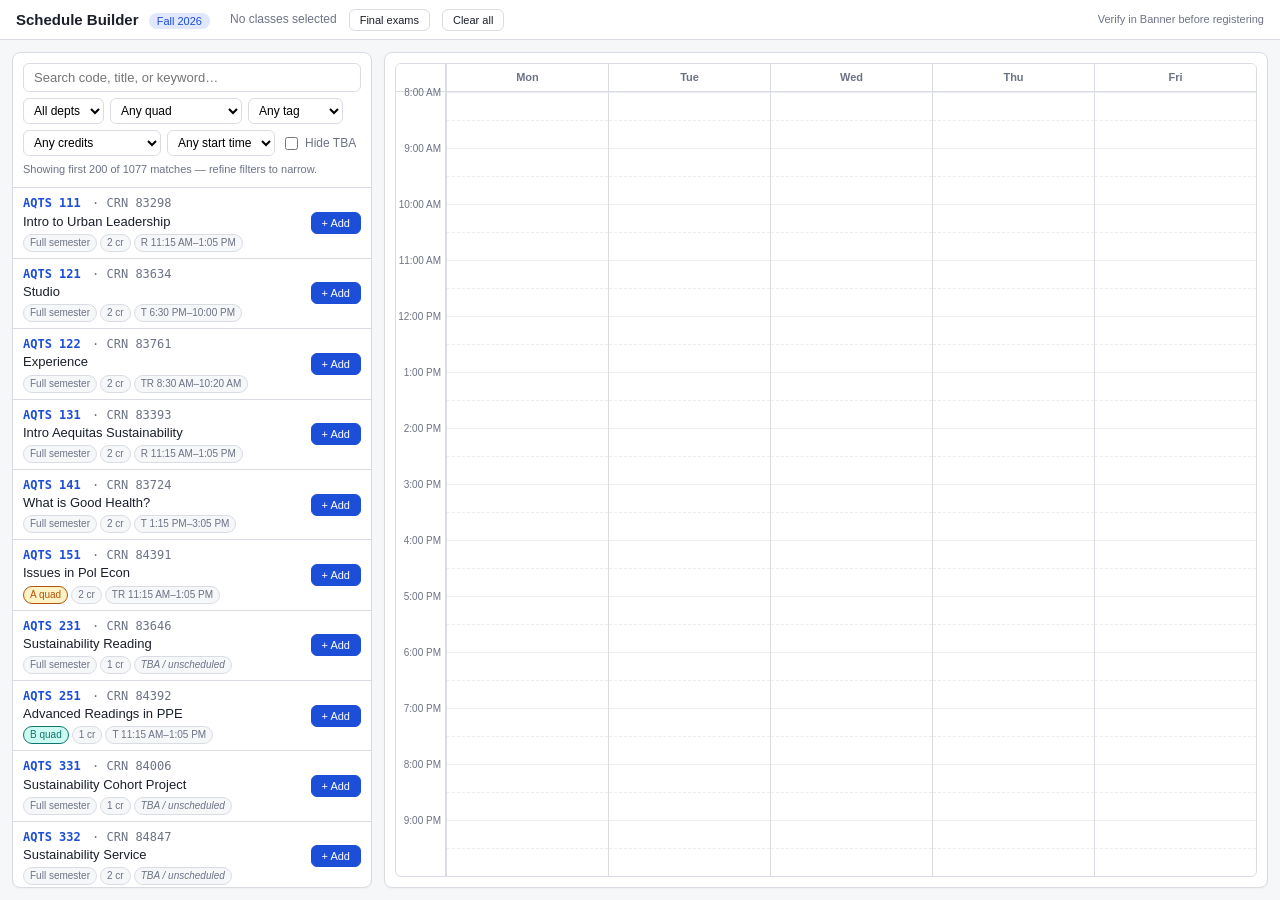
==== index.html @ 80f0585a "Initial commit: Wheaton Schedule Builder" ====
<!DOCTYPE html>
<html lang="en">
<head>
  <meta charset="UTF-8">
  <meta name="viewport" content="width=device-width, initial-scale=1.0">
  <title>Wheaton Schedule Builder · Fall 2026</title>
  <link rel="stylesheet" href="styles.css">
</head>
<body>
  <header class="topbar">
    <h1>Schedule Builder <span class="term">Fall 2026</span></h1>
    <span id="schedule-summary" class="schedule-summary"></span>
    <button id="view-toggle" class="clear-btn" type="button">Final exams</button>
    <button id="clear-btn" class="clear-btn" type="button">Clear all</button>
    <span class="disclaimer">Verify in Banner before registering</span>
  </header>

  <div class="app">
    <aside class="sidebar">
      <div class="search-block">
        <input id="query" type="search" placeholder="Search code, title, or keyword…" autocomplete="off">
        <div class="filters">
          <select id="dept-filter" title="Department">
            <option value="ALL">All depts</option>
          </select>
          <select id="quad-filter" title="Quad / term length">
            <option value="ALL">Any quad</option>
            <option value="A">A quad only</option>
            <option value="B">B quad only</option>
            <option value="FULL">Full semester only</option>
          </select>
          <select id="tag-filter" title="Attribute / tag (e.g. SHAR, AAQR)">
            <option value="ALL">Any tag</option>
          </select>
          <select id="credits-filter" title="Credits">
            <option value="ALL">Any credits</option>
          </select>
          <select id="start-filter" title="Starts at">
            <option value="">Any start time</option>
          </select>
          <label class="checkbox" title="Hide unscheduled / TBA classes">
            <input id="hide-tba" type="checkbox">
            Hide TBA
          </label>
        </div>
        <div id="result-count" class="result-count"></div>
      </div>
      <ul id="results" class="results"></ul>
    </aside>

    <main class="main">
      <div id="conflict-banner" class="conflict-banner hidden" aria-live="polite"></div>
      <div id="finals-legend" class="finals-legend hidden"></div>
      <div class="calendar-wrap">
        <div id="calendar" class="calendar"></div>
      </div>
      <div id="unscheduled-tray" class="unscheduled-tray hidden">
        <h3>Unscheduled (TBA)</h3>
        <ul id="unscheduled-list"></ul>
      </div>
    </main>
  </div>

  <script type="module" src="app.js"></script>
</body>
</html>
---- styles.css ----
:root {
  --bg: #f6f7f9;
  --panel: #ffffff;
  --border: #d9dde3;
  --text: #1a1f2b;
  --muted: #6c7385;
  --accent: #1d4ed8;
  --accent-soft: #e0e7ff;
  --conflict: #dc2626;
  --conflict-soft: #fee2e2;
  --hour-line: #ebedf1;
  --shadow: 0 1px 2px rgba(0, 0, 0, 0.04);
  --topbar-h: 40px;
  /* quad accents */
  --quad-a: #b45309;        /* amber-700 */
  --quad-a-soft: #fef3c7;   /* amber-100 */
  --quad-b: #0f766e;        /* teal-700 */
  --quad-b-soft: #ccfbf1;   /* teal-100 */
}

* { box-sizing: border-box; }

html, body {
  margin: 0;
  height: 100%;
  font: 13px/1.4 -apple-system, BlinkMacSystemFont, "Segoe UI", Roboto, sans-serif;
  color: var(--text);
  background: var(--bg);
}

.topbar {
  display: flex;
  align-items: center;
  gap: 12px;
  height: var(--topbar-h);
  padding: 0 16px;
  background: var(--panel);
  border-bottom: 1px solid var(--border);
}
.topbar h1 {
  margin: 0;
  font-size: 15px;
  font-weight: 600;
}
.term {
  margin-left: 6px;
  padding: 2px 8px;
  background: var(--accent-soft);
  color: var(--accent);
  border-radius: 999px;
  font-size: 11px;
  font-weight: 500;
}
.schedule-summary {
  color: var(--muted);
  font-size: 12px;
  margin-left: 8px;
}
.disclaimer {
  margin-left: auto;
  color: var(--muted);
  font-size: 11px;
}

/* --- App layout: sidebar + main calendar -------------------------------- */
.app {
  display: grid;
  grid-template-columns: 360px 1fr;
  gap: 12px;
  padding: 12px;
  height: calc(100vh - var(--topbar-h));
  min-height: 0;
}

.sidebar,
.main {
  display: flex;
  flex-direction: column;
  min-height: 0;
}

.sidebar {
  background: var(--panel);
  border: 1px solid var(--border);
  border-radius: 8px;
  box-shadow: var(--shadow);
  overflow: hidden;
}

.search-block {
  padding: 10px;
  border-bottom: 1px solid var(--border);
  display: flex;
  flex-direction: column;
  gap: 6px;
}

#query {
  width: 100%;
  padding: 6px 10px;
  border: 1px solid var(--border);
  border-radius: 6px;
  font-size: 13px;
}
#query:focus {
  outline: 2px solid var(--accent);
  outline-offset: -1px;
}

.filters {
  display: flex;
  flex-wrap: wrap;
  gap: 6px;
  align-items: center;
}
.filters select {
  padding: 4px 6px;
  border: 1px solid var(--border);
  border-radius: 6px;
  background: white;
  font-size: 12px;
  min-width: 0;
}
.filters .checkbox {
  display: inline-flex;
  align-items: center;
  gap: 4px;
  font-size: 12px;
  color: var(--muted);
  white-space: nowrap;
}
.result-count {
  font-size: 11px;
  color: var(--muted);
}

.results {
  list-style: none;
  margin: 0;
  padding: 0;
  overflow-y: auto;
  flex: 1;
  min-height: 0;
}
.result-row {
  display: grid;
  grid-template-columns: 1fr auto;
  gap: 6px;
  align-items: center;
  padding: 6px 10px;
  border-bottom: 1px solid var(--border);
}
.result-row:last-child { border-bottom: none; }
.result-meta { min-width: 0; }
.result-code {
  font-family: ui-monospace, "SF Mono", Menlo, monospace;
  font-weight: 600;
  font-size: 12px;
  color: var(--accent);
}
.result-code .section {
  color: var(--muted);
  font-weight: 400;
  margin-left: 4px;
}
.result-title {
  font-size: 13px;
  white-space: nowrap;
  overflow: hidden;
  text-overflow: ellipsis;
}
.result-when {
  font-size: 11px;
  color: var(--muted);
  margin-top: 2px;
}
.result-when .pill {
  display: inline-block;
  padding: 1px 6px;
  background: var(--bg);
  border: 1px solid var(--border);
  border-radius: 999px;
  font-size: 10px;
  margin-right: 3px;
  margin-top: 1px;
}
.result-when .pill.tba {
  color: var(--muted);
  font-style: italic;
}
.pill.quad-a {
  background: var(--quad-a-soft);
  border-color: var(--quad-a);
  color: var(--quad-a);
}
.pill.quad-b {
  background: var(--quad-b-soft);
  border-color: var(--quad-b);
  color: var(--quad-b);
}
.pill.quad-full {
  /* neutral default */
}
.pill.tag {
  background: var(--accent-soft);
  border-color: var(--accent);
  color: var(--accent);
  font-weight: 600;
}

.add-btn,
.clear-btn {
  padding: 4px 10px;
  border: 1px solid var(--accent);
  background: var(--accent);
  color: white;
  border-radius: 6px;
  font-size: 11px;
  font-weight: 500;
  cursor: pointer;
}
.add-btn:hover,
.clear-btn:hover { filter: brightness(1.1); }
.add-btn[disabled] {
  background: var(--bg);
  border-color: var(--border);
  color: var(--muted);
  cursor: not-allowed;
}
.clear-btn {
  background: white;
  color: var(--text);
  border-color: var(--border);
}

/* --- Main / calendar -------------------------------------------------- */

.main {
  background: var(--panel);
  border: 1px solid var(--border);
  border-radius: 8px;
  box-shadow: var(--shadow);
  padding: 10px;
  gap: 8px;
}

.conflict-banner {
  background: var(--conflict-soft);
  border: 1px solid var(--conflict);
  color: var(--conflict);
  padding: 6px 10px;
  border-radius: 6px;
  font-size: 12px;
  font-weight: 500;
  flex-shrink: 0;
}
.conflict-banner.hidden { display: none; }

.finals-legend {
  display: flex;
  flex-direction: column;
  gap: 4px;
  padding: 6px 10px;
  background: var(--bg);
  border: 1px solid var(--border);
  border-radius: 6px;
  font-size: 11px;
  color: var(--muted);
  flex-shrink: 0;
}
.finals-legend.hidden { display: none; }
.finals-legend .leg-row {
  display: flex;
  flex-wrap: wrap;
  align-items: center;
  gap: 4px;
}
.finals-legend .leg-label {
  font-weight: 700;
  letter-spacing: 0.04em;
  color: var(--text);
  min-width: 32px;
}
.finals-legend .leg-pill {
  background: var(--panel);
  border: 1px solid var(--border);
  border-radius: 999px;
  padding: 1px 8px;
  font-size: 10px;
  white-space: nowrap;
}
.finals-legend .leg-pill b {
  font-family: ui-monospace, "SF Mono", Menlo, monospace;
  color: var(--accent);
  margin-right: 4px;
}
.conflict-banner ul {
  margin: 2px 0 0 0;
  padding-left: 18px;
  font-weight: 400;
}

.calendar-wrap {
  flex: 1;
  min-height: 0;
  border: 1px solid var(--border);
  border-radius: 6px;
  overflow: hidden;
  display: flex;
  flex-direction: column;
}

/* Calendar uses percent-based positioning so it fits available height. */
.calendar {
  flex: 1;
  display: grid;
  grid-template-columns: 50px repeat(5, 1fr);
  grid-template-rows: 28px 1fr;
  min-height: 0;
}
.cal-corner,
.cal-day-head {
  background: var(--panel);
  border-bottom: 1px solid var(--border);
  font-size: 11px;
  font-weight: 600;
  color: var(--muted);
  text-align: center;
  display: flex;
  align-items: center;
  justify-content: center;
}
.cal-corner { border-right: 1px solid var(--border); }
.cal-day-head { border-left: 1px solid var(--border); }

.cal-time-col,
.cal-day-col {
  position: relative;
  min-height: 0;
}
.cal-time-col { border-right: 1px solid var(--border); }
.cal-day-col { border-left: 1px solid var(--border); }

.cal-hour-label {
  position: absolute;
  right: 4px;
  font-size: 10px;
  color: var(--muted);
  transform: translateY(-6px);
  white-space: nowrap;
}
.cal-hour-line {
  position: absolute;
  left: 0;
  right: 0;
  border-top: 1px solid var(--hour-line);
}
.cal-half-line {
  position: absolute;
  left: 0;
  right: 0;
  border-top: 1px dashed var(--hour-line);
}

.cal-block {
  position: absolute;
  background: var(--accent-soft);
  border: 1px solid var(--accent);
  border-left-width: 3px;
  border-radius: 3px;
  padding: 2px 4px;
  font-size: 10px;
  line-height: 1.2;
  overflow: hidden;
  cursor: pointer;
  color: #1e3a8a;
}
.cal-block:hover { filter: brightness(0.96); }
.cal-block .b-code {
  font-weight: 600;
  font-size: 10px;
  white-space: nowrap;
  overflow: hidden;
  text-overflow: ellipsis;
  display: block;
}
.cal-block .b-title {
  display: block;
  white-space: nowrap;
  overflow: hidden;
  text-overflow: ellipsis;
  font-size: 10px;
}
.cal-block .b-time {
  display: block;
  font-size: 9px;
  opacity: 0.8;
}
.cal-block.quad-a {
  background: var(--quad-a-soft);
  border-color: var(--quad-a);
  border-left-color: var(--quad-a);
  color: #78350f;
}
.cal-block.quad-b {
  background: var(--quad-b-soft);
  border-color: var(--quad-b);
  border-left-color: var(--quad-b);
  color: #134e4a;
}
.cal-block .b-quad {
  display: inline-block;
  padding: 0 4px;
  margin-right: 4px;
  background: rgba(255, 255, 255, 0.7);
  border: 1px solid currentColor;
  border-radius: 3px;
  font-size: 9px;
  font-weight: 700;
  vertical-align: 1px;
}
.cal-block.conflict {
  border-color: var(--conflict);
  border-left-color: var(--conflict);
  background: var(--conflict-soft);
  color: #7f1d1d;
}

.unscheduled-tray {
  flex-shrink: 0;
  padding: 6px 10px;
  background: var(--bg);
  border: 1px dashed var(--border);
  border-radius: 6px;
  max-height: 80px;
  overflow-y: auto;
}
.unscheduled-tray.hidden { display: none; }
.unscheduled-tray h3 {
  margin: 0 0 4px;
  font-size: 11px;
  font-weight: 600;
  text-transform: uppercase;
  letter-spacing: 0.04em;
  color: var(--muted);
}
.unscheduled-tray ul {
  display: flex;
  flex-wrap: wrap;
  gap: 4px;
  list-style: none;
  margin: 0;
  padding: 0;
}
.unscheduled-tray li {
  background: var(--panel);
  border: 1px solid var(--border);
  border-radius: 999px;
  padding: 2px 8px;
  font-size: 11px;
  cursor: pointer;
}
.unscheduled-tray li:hover {
  background: var(--conflict-soft);
  border-color: var(--conflict);
  color: var(--conflict);
}
.unscheduled-tray li.tray-group-label {
  width: 100%;
  background: transparent;
  border: none;
  padding: 4px 0 0;
  font-size: 10px;
  font-weight: 600;
  text-transform: uppercase;
  letter-spacing: 0.04em;
  color: var(--muted);
  cursor: default;
}
.unscheduled-tray li.tray-group-label:hover {
  background: transparent;
  border: none;
  color: var(--muted);
}
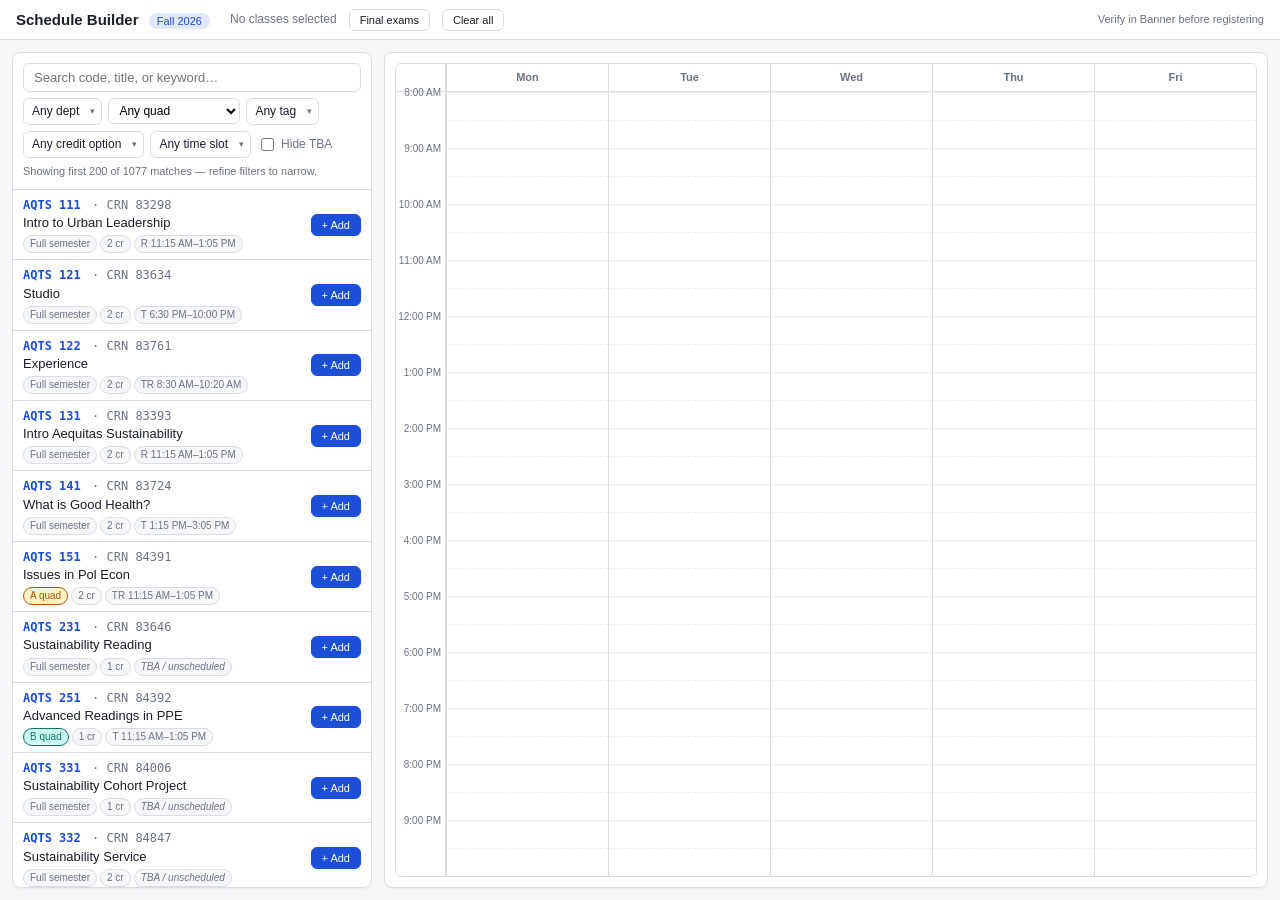
==== commit efcc5352: "Multi-select filters; bucketed time slots and credits; cache-bust app.js - Tag, dept, time-slot, and" ====
--- a/index.html
+++ b/index.html
@@ -20,24 +20,16 @@
       <div class="search-block">
         <input id="query" type="search" placeholder="Search code, title, or keyword…" autocomplete="off">
         <div class="filters">
-          <select id="dept-filter" title="Department">
-            <option value="ALL">All depts</option>
-          </select>
+          <div id="dept-filter" class="multi-filter-wrap" title="Department"></div>
           <select id="quad-filter" title="Quad / term length">
             <option value="ALL">Any quad</option>
             <option value="A">A quad only</option>
             <option value="B">B quad only</option>
             <option value="FULL">Full semester only</option>
           </select>
-          <select id="tag-filter" title="Attribute / tag (e.g. SHAR, AAQR)">
-            <option value="ALL">Any tag</option>
-          </select>
-          <select id="credits-filter" title="Credits">
-            <option value="ALL">Any credits</option>
-          </select>
-          <select id="start-filter" title="Starts at">
-            <option value="">Any start time</option>
-          </select>
+          <div id="tag-filter" class="multi-filter-wrap" title="Attribute / tag (e.g. SHAR, AAQR)"></div>
+          <div id="credits-filter" class="multi-filter-wrap" title="Credits"></div>
+          <div id="start-filter" class="multi-filter-wrap" title="Standard time slot"></div>
           <label class="checkbox" title="Hide unscheduled / TBA classes">
             <input id="hide-tba" type="checkbox">
             Hide TBA
@@ -61,6 +53,9 @@
     </main>
   </div>
 
-  <script type="module" src="app.js"></script>
+  <script type="module">
+    // Cache-bust the app module so refreshes always pick up new code.
+    import(`./app.js?v=${Date.now()}`);
+  </script>
 </body>
 </html>
--- a/styles.css
+++ b/styles.css
@@ -84,7 +84,6 @@
   border: 1px solid var(--border);
   border-radius: 8px;
   box-shadow: var(--shadow);
-  overflow: hidden;
 }
 
 .search-block {
@@ -120,6 +119,92 @@
   background: white;
   font-size: 12px;
   min-width: 0;
+}
+
+/* Multi-select dropdown — used for tag and start-time filters. */
+.multi-filter-wrap { position: relative; }
+.multi-filter { position: relative; }
+.multi-filter-btn {
+  list-style: none;
+  cursor: pointer;
+  padding: 4px 22px 4px 8px;
+  border: 1px solid var(--border);
+  border-radius: 6px;
+  background: white;
+  font-size: 12px;
+  user-select: none;
+  white-space: nowrap;
+  position: relative;
+  display: inline-block;
+}
+.multi-filter-btn::-webkit-details-marker { display: none; }
+.multi-filter-btn::after {
+  content: "▾";
+  position: absolute;
+  right: 6px;
+  top: 50%;
+  transform: translateY(-50%);
+  font-size: 9px;
+  color: var(--muted);
+}
+.multi-filter[open] .multi-filter-btn {
+  border-color: var(--accent);
+  outline: 2px solid var(--accent-soft);
+  outline-offset: -1px;
+}
+.multi-filter-menu {
+  position: absolute;
+  top: calc(100% + 4px);
+  left: 0;
+  z-index: 20;
+  min-width: 200px;
+  max-height: 280px;
+  overflow-y: auto;
+  background: white;
+  border: 1px solid var(--border);
+  border-radius: 6px;
+  box-shadow: 0 6px 16px rgba(0, 0, 0, 0.1);
+  padding: 4px;
+}
+.multi-filter-menu .mf-header {
+  display: flex;
+  align-items: center;
+  justify-content: space-between;
+  padding: 4px 6px;
+  font-size: 10px;
+  text-transform: uppercase;
+  letter-spacing: 0.04em;
+  color: var(--muted);
+  border-bottom: 1px solid var(--border);
+  margin-bottom: 2px;
+}
+.multi-filter-menu .mf-clear {
+  background: none;
+  border: none;
+  color: var(--accent);
+  font-size: 11px;
+  cursor: pointer;
+  padding: 0;
+  text-transform: none;
+  letter-spacing: 0;
+}
+.multi-filter-menu .mf-clear:hover { text-decoration: underline; }
+.multi-filter-menu .mf-opt {
+  display: flex;
+  align-items: center;
+  gap: 6px;
+  padding: 4px 6px;
+  font-size: 12px;
+  cursor: pointer;
+  border-radius: 4px;
+}
+.multi-filter-menu .mf-opt:hover { background: var(--bg); }
+.multi-filter-menu .mf-opt input { margin: 0; }
+.multi-filter-menu .mf-name { flex: 1; font-variant-numeric: tabular-nums; }
+.multi-filter-menu .mf-count {
+  color: var(--muted);
+  font-size: 10px;
+  font-variant-numeric: tabular-nums;
 }
 .filters .checkbox {
   display: inline-flex;
@@ -248,13 +333,58 @@
   background: var(--conflict-soft);
   border: 1px solid var(--conflict);
   color: var(--conflict);
-  padding: 6px 10px;
   border-radius: 6px;
   font-size: 12px;
   font-weight: 500;
   flex-shrink: 0;
+  overflow: hidden;
 }
 .conflict-banner.hidden { display: none; }
+.conflict-banner details summary {
+  list-style: none;
+  cursor: pointer;
+  padding: 6px 10px;
+  user-select: none;
+  display: flex;
+  align-items: center;
+  gap: 8px;
+}
+.conflict-banner details summary::-webkit-details-marker { display: none; }
+.conflict-banner details summary::after {
+  content: "▸";
+  margin-left: auto;
+  font-size: 10px;
+  transition: transform 0.15s;
+}
+.conflict-banner details[open] summary::after { transform: rotate(90deg); }
+.conflict-banner .cf-hint {
+  font-weight: 400;
+  font-size: 11px;
+  opacity: 0.7;
+}
+.conflict-banner ul {
+  margin: 0;
+  padding: 4px 10px 8px 26px;
+  font-weight: 400;
+  list-style: disc;
+  max-height: 30vh;
+  overflow-y: auto;
+}
+.conflict-banner li { margin-bottom: 3px; }
+.conflict-banner .cf-day {
+  display: inline-block;
+  font-weight: 600;
+  text-transform: uppercase;
+  font-size: 10px;
+  letter-spacing: 0.04em;
+  margin-right: 6px;
+  white-space: nowrap;
+}
+.conflict-banner .cf-time {
+  font-variant-numeric: tabular-nums;
+  opacity: 0.75;
+  font-size: 11px;
+}
 
 .finals-legend {
   display: flex;
@@ -327,11 +457,18 @@
   color: var(--muted);
   text-align: center;
   display: flex;
+  flex-direction: column;
   align-items: center;
   justify-content: center;
+  line-height: 1.1;
 }
 .cal-corner { border-right: 1px solid var(--border); }
 .cal-day-head { border-left: 1px solid var(--border); }
+.cal-day-head .cdh-secondary {
+  font-weight: 400;
+  font-size: 10px;
+  opacity: 0.7;
+}
 
 .cal-time-col,
 .cal-day-col {
@@ -482,3 +619,55 @@
   border: none;
   color: var(--muted);
 }
+
+/* --- Responsive: phones / tablets ------------------------------------- */
+
+@media (max-width: 720px) {
+  .topbar {
+    flex-wrap: wrap;
+    height: auto;
+    min-height: var(--topbar-h);
+    padding: 6px 10px;
+    gap: 8px;
+  }
+  .topbar h1 { font-size: 14px; }
+  .schedule-summary { font-size: 11px; }
+  .disclaimer { display: none; }
+
+  .app {
+    grid-template-columns: 1fr;
+    grid-template-rows: auto 1fr;
+    gap: 8px;
+    padding: 8px;
+    height: auto;
+    min-height: calc(100vh - var(--topbar-h));
+  }
+  .sidebar {
+    max-height: 50vh;
+  }
+  .main {
+    min-height: 60vh;
+  }
+  .filters { gap: 4px; }
+  .filters select {
+    flex: 1 1 calc(50% - 4px);
+    min-width: 0;
+  }
+  /* Tighter time gutter on small screens. The .finals class is toggled in
+     renderCalendar() so we can target the right column count. */
+  .calendar.finals { grid-template-columns: 36px repeat(4, 1fr) !important; }
+  .calendar:not(.finals) { grid-template-columns: 36px repeat(5, 1fr) !important; }
+}
+
+@media (max-width: 480px) {
+  .cal-day-head { font-size: 10px; }
+  .cal-day-head .cdh-secondary { display: none; }
+  .cal-block {
+    font-size: 9px;
+    padding: 1px 3px;
+    border-left-width: 2px;
+  }
+  .cal-block .b-title { display: none; }
+  .cal-block .b-time { font-size: 8px; }
+  .cal-hour-label { font-size: 9px; }
+}
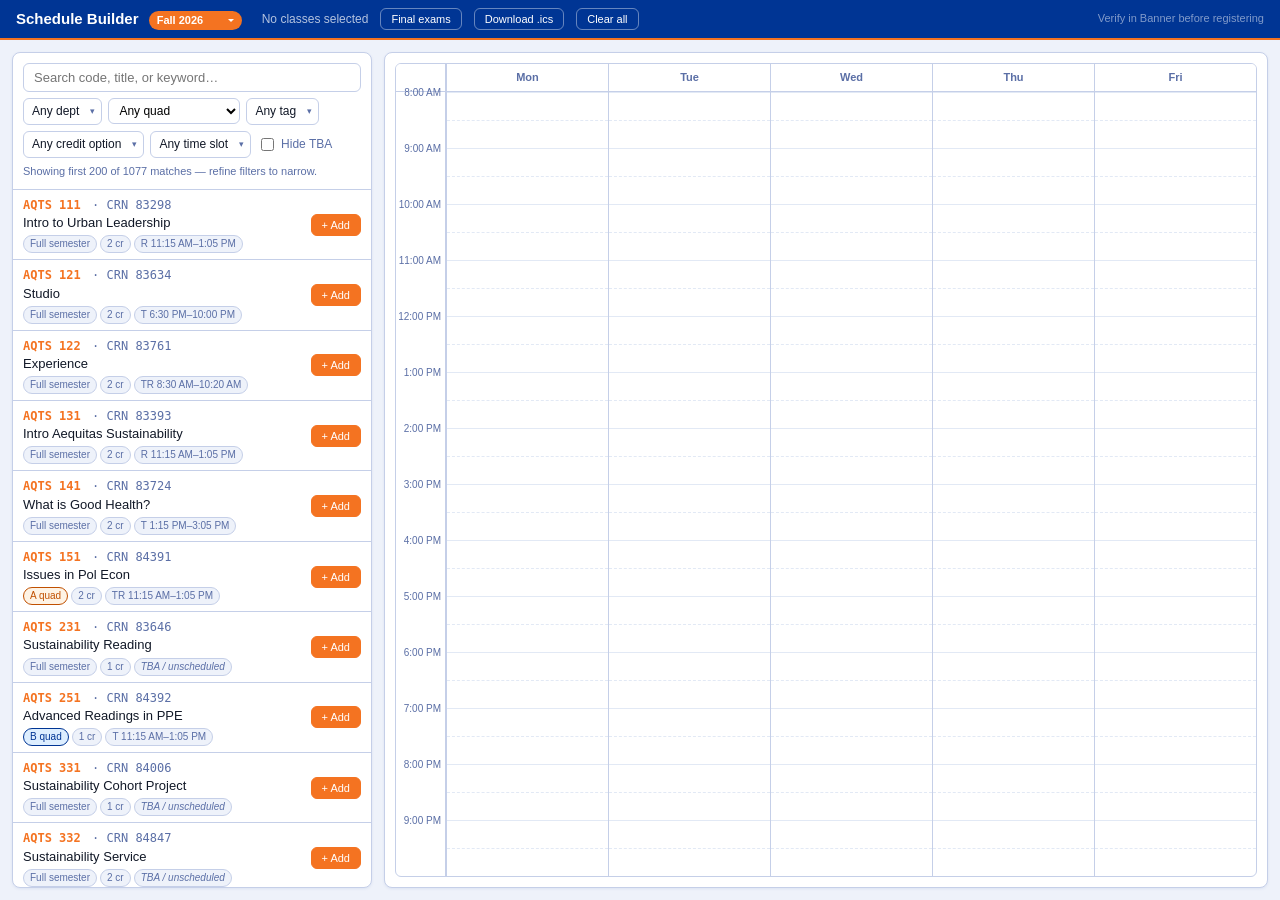
==== commit 036fcafc: "Add multi-semester support and .ics calendar export Per-semester data lives under semesters/{id}/{cl" ====
--- a/index.html
+++ b/index.html
@@ -3,14 +3,15 @@
 <head>
   <meta charset="UTF-8">
   <meta name="viewport" content="width=device-width, initial-scale=1.0">
-  <title>Wheaton Schedule Builder · Fall 2026</title>
+  <title>Wheaton Schedule Builder</title>
   <link rel="stylesheet" href="styles.css">
 </head>
 <body>
   <header class="topbar">
-    <h1>Schedule Builder <span class="term">Fall 2026</span></h1>
+    <h1>Schedule Builder <select id="semester-picker" class="term-picker" aria-label="Semester"></select></h1>
     <span id="schedule-summary" class="schedule-summary"></span>
     <button id="view-toggle" class="clear-btn" type="button">Final exams</button>
+    <button id="ics-btn" class="clear-btn" type="button" title="Download .ics for iPhone, Google Calendar, Outlook">Download .ics</button>
     <button id="clear-btn" class="clear-btn" type="button">Clear all</button>
     <span class="disclaimer">Verify in Banner before registering</span>
   </header>
--- a/styles.css
+++ b/styles.css
@@ -1,21 +1,21 @@
 :root {
-  --bg: #f6f7f9;
+  --bg: #eef2fa;
   --panel: #ffffff;
-  --border: #d9dde3;
-  --text: #1a1f2b;
-  --muted: #6c7385;
-  --accent: #1d4ed8;
-  --accent-soft: #e0e7ff;
+  --border: #c5cfe8;
+  --text: #111827;
+  --muted: #5b6fa6;
+  --accent: #f47321;         /* Wheaton orange */
+  --accent-soft: #fef0e7;    /* light orange */
   --conflict: #dc2626;
   --conflict-soft: #fee2e2;
-  --hour-line: #ebedf1;
-  --shadow: 0 1px 2px rgba(0, 0, 0, 0.04);
+  --hour-line: #e2e9f5;
+  --shadow: 0 1px 3px rgba(0, 53, 148, 0.08);
   --topbar-h: 40px;
   /* quad accents */
-  --quad-a: #b45309;        /* amber-700 */
-  --quad-a-soft: #fef3c7;   /* amber-100 */
-  --quad-b: #0f766e;        /* teal-700 */
-  --quad-b-soft: #ccfbf1;   /* teal-100 */
+  --quad-a: #c05000;         /* dark orange — A quad */
+  --quad-a-soft: #fef3e5;
+  --quad-b: #003594;         /* Wheaton blue — B quad */
+  --quad-b-soft: #ddeeff;
 }
 
 * { box-sizing: border-box; }
@@ -34,32 +34,62 @@
   gap: 12px;
   height: var(--topbar-h);
   padding: 0 16px;
-  background: var(--panel);
-  border-bottom: 1px solid var(--border);
+  background: #003594;
+  border-bottom: 2px solid var(--accent);
 }
 .topbar h1 {
   margin: 0;
   font-size: 15px;
   font-weight: 600;
+  color: #ffffff;
 }
 .term {
   margin-left: 6px;
   padding: 2px 8px;
-  background: var(--accent-soft);
-  color: var(--accent);
+  background: var(--accent);
+  color: #ffffff;
   border-radius: 999px;
   font-size: 11px;
-  font-weight: 500;
-}
+  font-weight: 600;
+}
+.term-picker {
+  margin-left: 6px;
+  padding: 2px 8px;
+  background: var(--accent);
+  color: #ffffff;
+  border: none;
+  border-radius: 999px;
+  font: inherit;
+  font-size: 11px;
+  font-weight: 600;
+  cursor: pointer;
+  appearance: none;
+  -webkit-appearance: none;
+  padding-right: 22px;
+  background-image: url("data:image/svg+xml,%3Csvg xmlns='http://www.w3.org/2000/svg' width='10' height='10' viewBox='0 0 10 10'%3E%3Cpath fill='%23ffffff' d='M2 4l3 3 3-3z'/%3E%3C/svg%3E");
+  background-repeat: no-repeat;
+  background-position: right 6px center;
+}
+.term-picker option { color: #111; background: #fff; }
 .schedule-summary {
-  color: var(--muted);
+  color: rgba(255, 255, 255, 0.7);
   font-size: 12px;
   margin-left: 8px;
 }
 .disclaimer {
   margin-left: auto;
-  color: var(--muted);
-  font-size: 11px;
+  color: rgba(255, 255, 255, 0.5);
+  font-size: 11px;
+}
+.topbar .clear-btn {
+  background: transparent;
+  border-color: rgba(255, 255, 255, 0.4);
+  color: #ffffff;
+}
+.topbar .clear-btn:hover {
+  background: rgba(255, 255, 255, 0.12);
+  border-color: rgba(255, 255, 255, 0.7);
+  filter: none;
 }
 
 /* --- App layout: sidebar + main calendar -------------------------------- */
@@ -116,7 +146,7 @@
   padding: 4px 6px;
   border: 1px solid var(--border);
   border-radius: 6px;
-  background: white;
+  background: var(--panel);
   font-size: 12px;
   min-width: 0;
 }
@@ -130,7 +160,7 @@
   padding: 4px 22px 4px 8px;
   border: 1px solid var(--border);
   border-radius: 6px;
-  background: white;
+  background: var(--panel);
   font-size: 12px;
   user-select: none;
   white-space: nowrap;
@@ -160,7 +190,7 @@
   min-width: 200px;
   max-height: 280px;
   overflow-y: auto;
-  background: white;
+  background: var(--panel);
   border: 1px solid var(--border);
   border-radius: 6px;
   box-shadow: 0 6px 16px rgba(0, 0, 0, 0.1);
@@ -313,7 +343,7 @@
   cursor: not-allowed;
 }
 .clear-btn {
-  background: white;
+  background: var(--panel);
   color: var(--text);
   border-color: var(--border);
 }
@@ -510,7 +540,7 @@
   line-height: 1.2;
   overflow: hidden;
   cursor: pointer;
-  color: #1e3a8a;
+  color: #7a3000;
 }
 .cal-block:hover { filter: brightness(0.96); }
 .cal-block .b-code {
@@ -537,13 +567,13 @@
   background: var(--quad-a-soft);
   border-color: var(--quad-a);
   border-left-color: var(--quad-a);
-  color: #78350f;
+  color: #5c2400;
 }
 .cal-block.quad-b {
   background: var(--quad-b-soft);
   border-color: var(--quad-b);
   border-left-color: var(--quad-b);
-  color: #134e4a;
+  color: #001d5c;
 }
 .cal-block .b-quad {
   display: inline-block;
@@ -560,7 +590,7 @@
   border-color: var(--conflict);
   border-left-color: var(--conflict);
   background: var(--conflict-soft);
-  color: #7f1d1d;
+  color: #7f1d1d;  /* keep red on red-soft for conflict */
 }
 
 .unscheduled-tray {
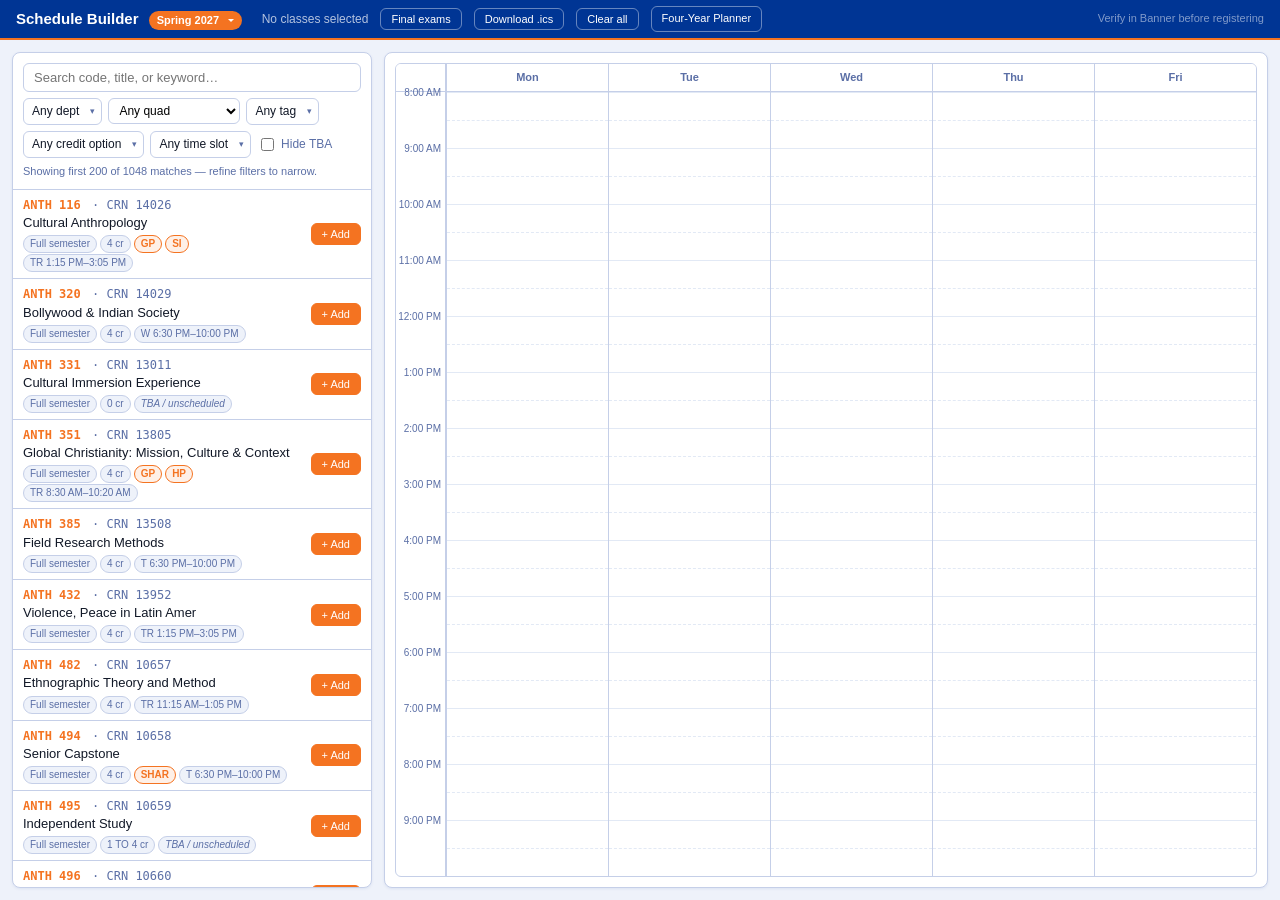
==== commit b511937c: "Add Four-Year Planner with Degree Works import A second tool (planner.html): eight semesters of comp" ====
--- a/index.html
+++ b/index.html
@@ -13,6 +13,7 @@
     <button id="view-toggle" class="clear-btn" type="button">Final exams</button>
     <button id="ics-btn" class="clear-btn" type="button" title="Download .ics for iPhone, Google Calendar, Outlook">Download .ics</button>
     <button id="clear-btn" class="clear-btn" type="button">Clear all</button>
+    <a class="clear-btn" href="planner.html" style="text-decoration: none">Four-Year Planner</a>
     <span class="disclaimer">Verify in Banner before registering</span>
   </header>
 
